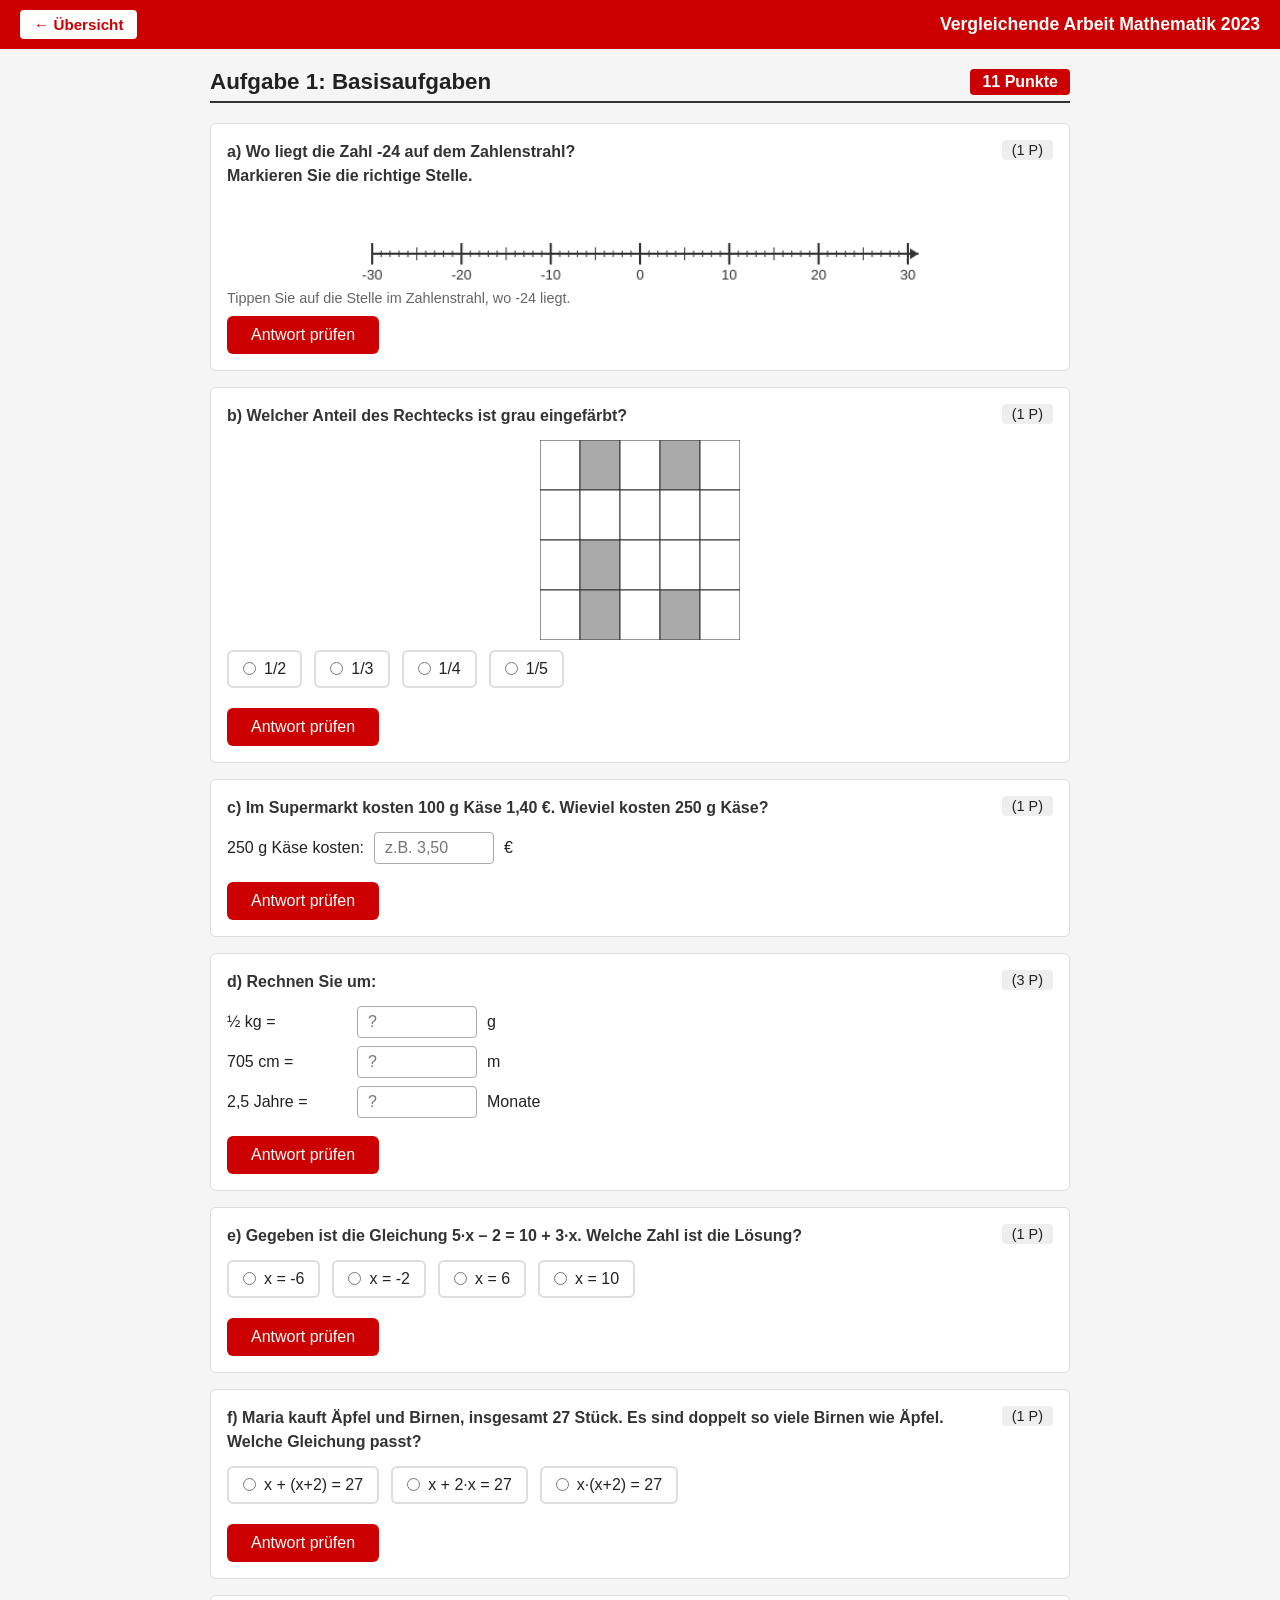
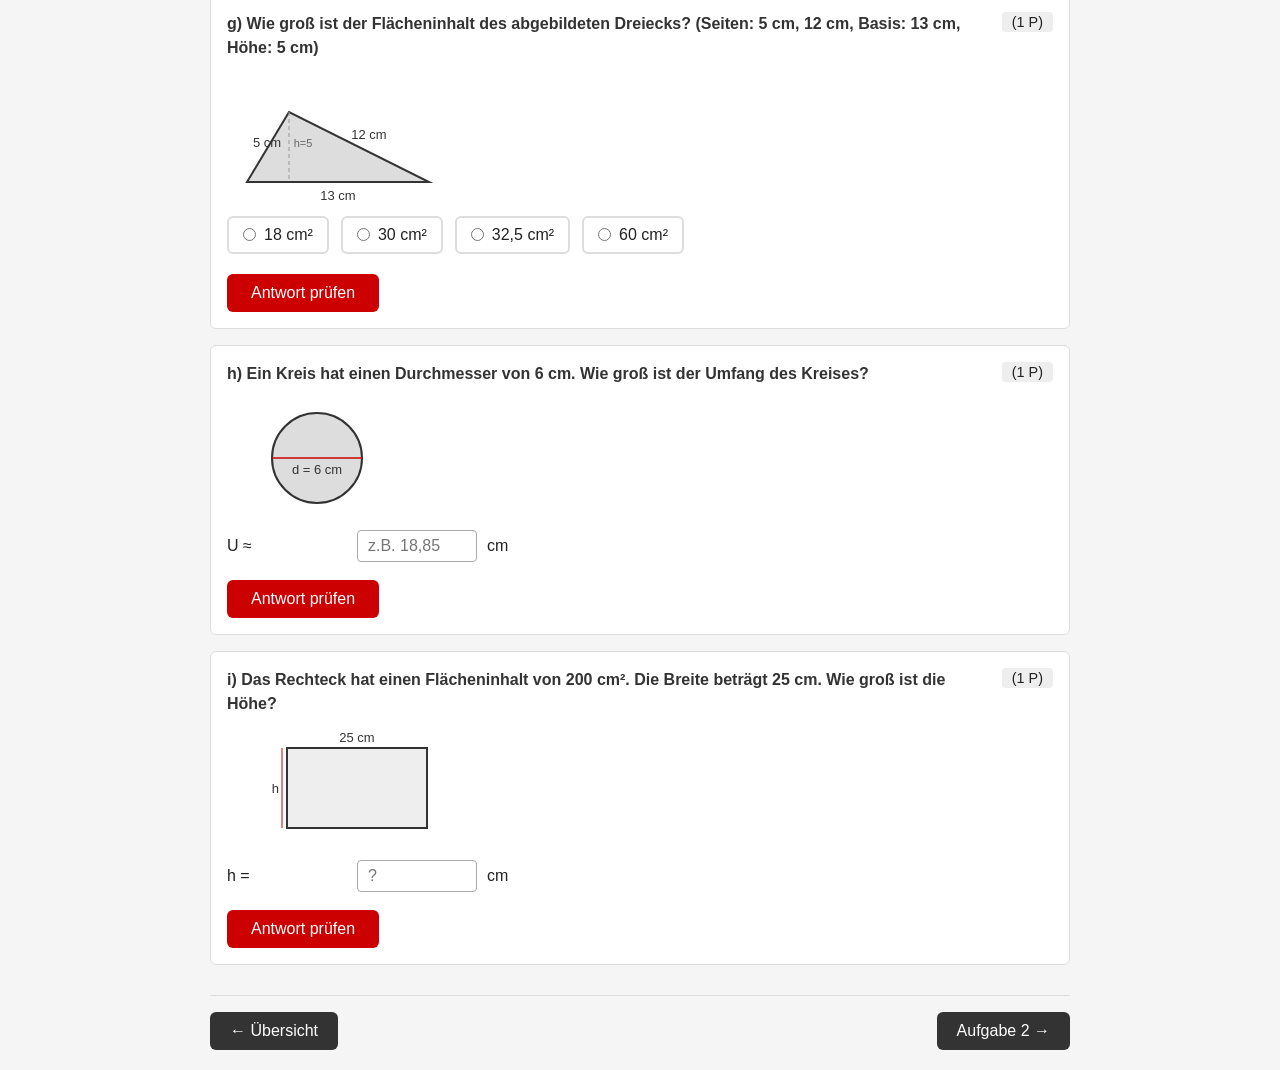
==== aufgabe1.html @ 85f67a40 "initial" ====
<!DOCTYPE html>
<html lang="de">
<head>
    <meta charset="UTF-8">
    <meta name="viewport" content="width=device-width, initial-scale=1.0">
    <title>Aufgabe 1 – Basisaufgaben</title>
    <link rel="stylesheet" href="style.css">
</head>
<body>
<div class="page-header">
    <a href="index.html" class="back-btn">← Übersicht</a>
    <h2>Vergleichende Arbeit Mathematik 2023</h2>
</div>
<div class="task-page">
    <div class="task-title">
        Aufgabe 1: Basisaufgaben
        <span class="pts-badge">11 Punkte</span>
    </div>

    <!-- 1a: Zahlenstrahl -->
    <div class="subtask" id="sub1a">
        <div class="subtask-header">
            <div class="subtask-label">a) Wo liegt die Zahl -24 auf dem Zahlenstrahl?<br>Markieren Sie die richtige Stelle.</div>
            <div class="subtask-pts">(1 P)</div>
        </div>
        <canvas id="numberLineCanvas" width="560" height="80"></canvas>
        <p style="font-size:0.9rem;color:#666;margin-top:4px;">Tippen Sie auf die Stelle im Zahlenstrahl, wo -24 liegt.</p>
        <button class="submit-btn" id="btn1a" onclick="submit1a()">Antwort prüfen</button>
        <div class="feedback" id="fb1a"></div>
    </div>

    <!-- 1b: Bruch Rechteck -->
    <div class="subtask" id="sub1b">
        <div class="subtask-header">
            <div class="subtask-label">b) Welcher Anteil des Rechtecks ist grau eingefärbt?</div>
            <div class="subtask-pts">(1 P)</div>
        </div>
        <canvas id="rectCanvas" width="200" height="200" class="fraction-grid-canvas"></canvas>
        <div class="options" id="opts1b">
            <label class="option-label"><input type="radio" name="q1b" value="1/2"> 1/2</label>
            <label class="option-label"><input type="radio" name="q1b" value="1/3"> 1/3</label>
            <label class="option-label"><input type="radio" name="q1b" value="1/4"> 1/4</label>
            <label class="option-label"><input type="radio" name="q1b" value="1/5"> 1/5</label>
        </div>
        <button class="submit-btn" id="btn1b" onclick="submit1b()">Antwort prüfen</button>
        <div class="feedback" id="fb1b"></div>
    </div>

    <!-- 1c: Käse -->
    <div class="subtask" id="sub1c">
        <div class="subtask-header">
            <div class="subtask-label">c) Im Supermarkt kosten 100 g Käse 1,40 €. Wieviel kosten 250 g Käse?</div>
            <div class="subtask-pts">(1 P)</div>
        </div>
        <div class="input-row">
            <label>250 g Käse kosten:</label>
            <input type="text" id="in1c" placeholder="z.B. 3,50"> €
        </div>
        <button class="submit-btn" id="btn1c" onclick="submit1c()">Antwort prüfen</button>
        <div class="feedback" id="fb1c"></div>
    </div>

    <!-- 1d: Umrechnung -->
    <div class="subtask" id="sub1d">
        <div class="subtask-header">
            <div class="subtask-label">d) Rechnen Sie um:</div>
            <div class="subtask-pts">(3 P)</div>
        </div>
        <div class="input-row">
            <label>½ kg =</label>
            <input type="text" id="in1d1" placeholder="?"> g
        </div>
        <div class="input-row">
            <label>705 cm =</label>
            <input type="text" id="in1d2" placeholder="?"> m
        </div>
        <div class="input-row">
            <label>2,5 Jahre =</label>
            <input type="text" id="in1d3" placeholder="?"> Monate
        </div>
        <button class="submit-btn" id="btn1d" onclick="submit1d()">Antwort prüfen</button>
        <div class="feedback" id="fb1d"></div>
    </div>

    <!-- 1e: Gleichung -->
    <div class="subtask" id="sub1e">
        <div class="subtask-header">
            <div class="subtask-label">e) Gegeben ist die Gleichung 5·x – 2 = 10 + 3·x. Welche Zahl ist die Lösung?</div>
            <div class="subtask-pts">(1 P)</div>
        </div>
        <div class="options" id="opts1e">
            <label class="option-label"><input type="radio" name="q1e" value="x=-6"> x = -6</label>
            <label class="option-label"><input type="radio" name="q1e" value="x=-2"> x = -2</label>
            <label class="option-label"><input type="radio" name="q1e" value="x=6"> x = 6</label>
            <label class="option-label"><input type="radio" name="q1e" value="x=10"> x = 10</label>
        </div>
        <button class="submit-btn" id="btn1e" onclick="submit1e()">Antwort prüfen</button>
        <div class="feedback" id="fb1e"></div>
    </div>

    <!-- 1f: Gleichung Äpfel/Birnen -->
    <div class="subtask" id="sub1f">
        <div class="subtask-header">
            <div class="subtask-label">f) Maria kauft Äpfel und Birnen, insgesamt 27 Stück. Es sind doppelt so viele Birnen wie Äpfel.<br>Welche Gleichung passt?</div>
            <div class="subtask-pts">(1 P)</div>
        </div>
        <div class="options" id="opts1f">
            <label class="option-label"><input type="radio" name="q1f" value="a"> x + (x+2) = 27</label>
            <label class="option-label"><input type="radio" name="q1f" value="b"> x + 2·x = 27</label>
            <label class="option-label"><input type="radio" name="q1f" value="c"> x·(x+2) = 27</label>
        </div>
        <button class="submit-btn" id="btn1f" onclick="submit1f()">Antwort prüfen</button>
        <div class="feedback" id="fb1f"></div>
    </div>

    <!-- 1g: Dreieck Flächeninhalt -->
    <div class="subtask" id="sub1g">
        <div class="subtask-header">
            <div class="subtask-label">g) Wie groß ist der Flächeninhalt des abgebildeten Dreiecks? (Seiten: 5 cm, 12 cm, Basis: 13 cm, Höhe: 5 cm)</div>
            <div class="subtask-pts">(1 P)</div>
        </div>
        <canvas id="triangleCanvas" width="300" height="130"></canvas>
        <div class="options" id="opts1g">
            <label class="option-label"><input type="radio" name="q1g" value="18"> 18 cm²</label>
            <label class="option-label"><input type="radio" name="q1g" value="30"> 30 cm²</label>
            <label class="option-label"><input type="radio" name="q1g" value="32.5"> 32,5 cm²</label>
            <label class="option-label"><input type="radio" name="q1g" value="60"> 60 cm²</label>
        </div>
        <button class="submit-btn" id="btn1g" onclick="submit1g()">Antwort prüfen</button>
        <div class="feedback" id="fb1g"></div>
    </div>

    <!-- 1h: Kreisumfang -->
    <div class="subtask" id="sub1h">
        <div class="subtask-header">
            <div class="subtask-label">h) Ein Kreis hat einen Durchmesser von 6 cm. Wie groß ist der Umfang des Kreises?</div>
            <div class="subtask-pts">(1 P)</div>
        </div>
        <canvas id="circleCanvas" width="180" height="120"></canvas>
        <div class="input-row">
            <label>U ≈</label>
            <input type="text" id="in1h" placeholder="z.B. 18,85"> cm
        </div>
        <button class="submit-btn" id="btn1h" onclick="submit1h()">Antwort prüfen</button>
        <div class="feedback" id="fb1h"></div>
    </div>

    <!-- 1i: Rechteck Höhe -->
    <div class="subtask" id="sub1i">
        <div class="subtask-header">
            <div class="subtask-label">i) Das Rechteck hat einen Flächeninhalt von 200 cm². Die Breite beträgt 25 cm. Wie groß ist die Höhe?</div>
            <div class="subtask-pts">(1 P)</div>
        </div>
        <canvas id="rectHeightCanvas" width="220" height="120"></canvas>
        <div class="input-row">
            <label>h =</label>
            <input type="text" id="in1i" placeholder="?"> cm
        </div>
        <button class="submit-btn" id="btn1i" onclick="submit1i()">Antwort prüfen</button>
        <div class="feedback" id="fb1i"></div>
    </div>

    <div class="nav-footer">
        <a href="index.html">← Übersicht</a>
        <a href="aufgabe2.html">Aufgabe 2 →</a>
    </div>
</div>

<script src="exam.js"></script>
<script>
// ── Number Line ──
const NL_MIN = -30, NL_MAX = 30;
let nlMarkerX = null;
let nlCanvas, nlCtx;

function drawNumberLine(markerVal) {
    nlCanvas = document.getElementById('numberLineCanvas');
    nlCtx = nlCanvas.getContext('2d');
    const W = nlCanvas.width, H = nlCanvas.height;
    nlCtx.clearRect(0, 0, W, H);
    const PAD = 30;
    const lineY = H / 2 + 10;
    const lineW = W - 2 * PAD;

    function valToX(v) {
        return PAD + ((v - NL_MIN) / (NL_MAX - NL_MIN)) * lineW;
    }

    // Line
    nlCtx.beginPath();
    nlCtx.moveTo(PAD, lineY);
    nlCtx.lineTo(W - PAD + 10, lineY);
    nlCtx.lineWidth = 2;
    nlCtx.strokeStyle = '#333';
    nlCtx.stroke();
    // Arrow
    nlCtx.beginPath();
    nlCtx.moveTo(W - PAD + 10, lineY);
    nlCtx.lineTo(W - PAD + 2, lineY - 5);
    nlCtx.lineTo(W - PAD + 2, lineY + 5);
    nlCtx.fillStyle = '#333';
    nlCtx.fill();

    // Ticks and labels
    for (let v = NL_MIN; v <= NL_MAX; v++) {
        const x = valToX(v);
        const isMajor = v % 10 === 0;
        const isMed = v % 5 === 0;
        nlCtx.beginPath();
        nlCtx.moveTo(x, lineY - (isMajor ? 10 : isMed ? 6 : 3));
        nlCtx.lineTo(x, lineY + (isMajor ? 10 : isMed ? 6 : 3));
        nlCtx.lineWidth = isMajor ? 2 : 1;
        nlCtx.strokeStyle = '#333';
        nlCtx.stroke();
        if (isMajor) {
            nlCtx.fillStyle = '#333';
            nlCtx.font = '13px Arial';
            nlCtx.textAlign = 'center';
            nlCtx.fillText(v, x, lineY + 24);
        }
    }

    // Marker
    if (markerVal !== null) {
        const mx = valToX(markerVal);
        nlCtx.beginPath();
        nlCtx.arc(mx, lineY, 8, 0, Math.PI * 2);
        nlCtx.fillStyle = '#c00';
        nlCtx.fill();
        nlCtx.fillStyle = 'white';
        nlCtx.font = 'bold 10px Arial';
        nlCtx.textAlign = 'center';
        nlCtx.fillText('▼', mx, lineY + 4);
    }
}

drawNumberLine(null);

nlCanvas = document.getElementById('numberLineCanvas');
nlCanvas.addEventListener('click', function(e) {
    const ts = getTaskState('A1a');
    if (ts.correct) return;
    const rect = nlCanvas.getBoundingClientRect();
    const scaleX = nlCanvas.width / rect.width;
    const px = (e.clientX - rect.left) * scaleX;
    const PAD = 30;
    const lineW = nlCanvas.width - 2 * PAD;
    const val = NL_MIN + ((px - PAD) / lineW) * (NL_MAX - NL_MIN);
    nlMarkerX = Math.round(val);
    drawNumberLine(nlMarkerX);
});

function submit1a() {
    const ts = getTaskState('A1a');
    const firstTry = !ts.submitted;
    if (nlMarkerX === null) {
        showFeedback('fb1a', false, 'Bitte markieren Sie eine Stelle auf dem Zahlenstrahl.', 0);
        return;
    }
    const correct = nlMarkerX === -24;
    let msg, pts = 0;
    if (correct) {
        msg = 'Richtig! -24 liegt zwischen -30 und -20, näher an -20.';
        if (firstTry) pts = 1;
        document.getElementById('btn1a').disabled = true;
    } else {
        msg = 'Nicht ganz. Tipp: -24 liegt zwischen -30 und -20. Schauen Sie genau hin und versuchen Sie es nochmal.';
    }
    const fbText = (correct ? '✓ ' : '✗ ') + msg + (correct && pts > 0 ? ` <span class="points-earned">+${pts} Punkt</span>` : '');
    setTaskState('A1a', { submitted: true, correct, points: firstTry && correct ? pts : (ts.points || 0), feedbackText: fbText, answer: nlMarkerX });
    const fb = document.getElementById('fb1a');
    fb.className = 'feedback ' + (correct ? 'correct' : 'incorrect');
    fb.innerHTML = fbText;
    fb.style.display = 'block';
}

// ── Rectangle fraction ──
function drawRectFraction() {
    const canvas = document.getElementById('rectCanvas');
    const ctx = canvas.getContext('2d');
    const W = canvas.width, H = canvas.height;
    ctx.clearRect(0, 0, W, H);
    const cols = 5, rows = 5;
    const cw = W / cols, ch = H / rows;

    // Gray cells from the exam image: 5 columns, 5 rows
    // Looking at the image: roughly 1/4 of cells are gray (5 out of 20 visible = 1/4)
    // The grid is 5x5=25 cells, gray appears to be about 5 cells = 1/5? 
    // Based on original: appears to be a 4x5 grid with some gray cells
    // Let's use a 4x5 grid (4 cols, 5 rows = 20 cells), 5 gray = 1/4
    // Actually from the image it looks like a 5-column, 4-row grid with specific gray pattern
    // The answer is 1/4. We'll draw accordingly.
    const COLS = 4, ROWS = 4;
    const CW = W / COLS, CH = H / ROWS;
    // Gray cells: 4 out of 16 = 1/4
    const grayCells = [[0,0],[1,1],[2,2],[3,3]]; // diagonal = 4/16 = 1/4
    // Actually let's use the column pattern from exam - col 1 and 3 certain rows
    // From image analysis: 5 gray cells in a 5x4=20 grid = 1/4 (5/20)
    // Let me use 5 cols x 4 rows = 20, with 5 gray = 1/4
    const COLS2 = 5, ROWS2 = 4;
    const CW2 = W / COLS2, CH2 = H / ROWS2;
    const grayCells2 = [[1,0],[3,0],[1,2],[1,3],[3,3]]; // 5 cells = 5/20 = 1/4

    for (let r = 0; r < ROWS2; r++) {
        for (let c = 0; c < COLS2; c++) {
            const isGray = grayCells2.some(([gc, gr]) => gc === c && gr === r);
            ctx.fillStyle = isGray ? '#aaa' : 'white';
            ctx.fillRect(c * CW2, r * CH2, CW2, CH2);
            ctx.strokeStyle = '#333';
            ctx.strokeRect(c * CW2, r * CH2, CW2, CH2);
        }
    }
}
drawRectFraction();

function submit1b() {
    const ts = getTaskState('A1b');
    const firstTry = !ts.submitted;
    const sel = document.querySelector('input[name="q1b"]:checked');
    if (!sel) { showFeedback('fb1b', false, 'Bitte wählen Sie eine Antwort aus.', 0); return; }
    const correct = sel.value === '1/4';
    let msg, pts = 0;
    if (correct) {
        msg = 'Richtig! 5 von 20 Feldern sind grau eingefärbt, das entspricht 1/4.';
        if (firstTry) pts = 1;
        document.getElementById('btn1b').disabled = true;
    } else {
        msg = 'Nicht korrekt. Tipp: Zählen Sie die grauen Felder und die Gesamtanzahl der Felder.';
    }
    const fbText = (correct ? '✓ ' : '✗ ') + msg + (correct && pts > 0 ? ` <span class="points-earned">+${pts} Punkt</span>` : '');
    setTaskState('A1b', { submitted: true, correct, points: firstTry && correct ? pts : (ts.points || 0), feedbackText: fbText });
    const fb = document.getElementById('fb1b');
    fb.className = 'feedback ' + (correct ? 'correct' : 'incorrect');
    fb.innerHTML = fbText;
    fb.style.display = 'block';
}

function submit1c() {
    const ts = getTaskState('A1c');
    const firstTry = !ts.submitted;
    const val = parseGerman(document.getElementById('in1c').value);
    const correct = approxEqual(val, 3.5, 0.01);
    let msg, pts = 0;
    if (correct) {
        msg = 'Richtig! 100g → 1,40 €, also 250g → 2,5 × 1,40 € = 3,50 €';
        if (firstTry) pts = 1;
        document.getElementById('btn1c').disabled = true;
    } else {
        msg = 'Nicht korrekt. Tipp: Berechnen Sie zuerst den Preis für 1g und dann für 250g.';
    }
    const fbText = (correct ? '✓ ' : '✗ ') + msg + (correct && pts > 0 ? ` <span class="points-earned">+${pts} Punkt</span>` : '');
    setTaskState('A1c', { submitted: true, correct, points: firstTry && correct ? pts : (ts.points || 0), feedbackText: fbText });
    const fb = document.getElementById('fb1c');
    fb.className = 'feedback ' + (correct ? 'correct' : 'incorrect');
    fb.innerHTML = fbText;
    fb.style.display = 'block';
}

function submit1d() {
    const ts = getTaskState('A1d');
    const firstTry = !ts.submitted;
    const v1 = parseGerman(document.getElementById('in1d1').value);
    const v2 = parseGerman(document.getElementById('in1d2').value);
    const v3 = parseGerman(document.getElementById('in1d3').value);
    const c1 = approxEqual(v1, 500, 0.01);
    const c2 = approxEqual(v2, 7.05, 0.01);
    const c3 = approxEqual(v3, 30, 0.01);
    const numCorrect = [c1, c2, c3].filter(Boolean).length;
    const allCorrect = numCorrect === 3;
    let pts = 0;
    let msgs = [];
    if (!c1) msgs.push('½ kg: 1 kg = 1000 g → ½ kg = 500 g');
    if (!c2) msgs.push('705 cm: 1 m = 100 cm → 705 cm = 7,05 m');
    if (!c3) msgs.push('2,5 Jahre: 1 Jahr = 12 Monate → 2,5 × 12 = 30 Monate');
    let msg;
    if (allCorrect) {
        msg = 'Alle drei Umrechnungen sind richtig! (500 g | 7,05 m | 30 Monate)';
        if (firstTry) pts = 3;
        document.getElementById('btn1d').disabled = true;
    } else {
        msg = `${numCorrect} von 3 Umrechnungen korrekt. Hinweise: ${msgs.join(' | ')}`;
    }
    const fbText = (allCorrect ? '✓ ' : '✗ ') + msg + (allCorrect && pts > 0 ? ` <span class="points-earned">+${pts} Punkte</span>` : '');
    setTaskState('A1d', { submitted: true, correct: allCorrect, points: firstTry && allCorrect ? pts : (ts.points || 0), feedbackText: fbText });
    const fb = document.getElementById('fb1d');
    fb.className = 'feedback ' + (allCorrect ? 'correct' : 'incorrect');
    fb.innerHTML = fbText;
    fb.style.display = 'block';
}

function submit1e() {
    const ts = getTaskState('A1e');
    const firstTry = !ts.submitted;
    const sel = document.querySelector('input[name="q1e"]:checked');
    if (!sel) { showFeedback('fb1e', false, 'Bitte wählen Sie eine Antwort.', 0); return; }
    const correct = sel.value === 'x=6';
    let msg, pts = 0;
    if (correct) {
        msg = 'Richtig! 5x – 2 = 10 + 3x → 2x = 12 → x = 6';
        if (firstTry) pts = 1;
        document.getElementById('btn1e').disabled = true;
    } else {
        msg = 'Nicht korrekt. Tipp: Bringen Sie alle x auf eine Seite: 5x – 3x = 10 + 2';
    }
    const fbText = (correct ? '✓ ' : '✗ ') + msg + (correct && pts > 0 ? ` <span class="points-earned">+${pts} Punkt</span>` : '');
    setTaskState('A1e', { submitted: true, correct, points: firstTry && correct ? pts : (ts.points || 0), feedbackText: fbText });
    const fb = document.getElementById('fb1e');
    fb.className = 'feedback ' + (correct ? 'correct' : 'incorrect');
    fb.innerHTML = fbText;
    fb.style.display = 'block';
}

function submit1f() {
    const ts = getTaskState('A1f');
    const firstTry = !ts.submitted;
    const sel = document.querySelector('input[name="q1f"]:checked');
    if (!sel) { showFeedback('fb1f', false, 'Bitte wählen Sie eine Antwort.', 0); return; }
    const correct = sel.value === 'b';
    let msg, pts = 0;
    if (correct) {
        msg = 'Richtig! x steht für die Anzahl der Äpfel, 2·x für die Birnen → x + 2·x = 27';
        if (firstTry) pts = 1;
        document.getElementById('btn1f').disabled = true;
    } else {
        msg = 'Nicht korrekt. Tipp: x = Anzahl Äpfel. "Doppelt so viele Birnen" bedeutet 2·x Birnen. Wie viel ist zusammen?';
    }
    const fbText = (correct ? '✓ ' : '✗ ') + msg + (correct && pts > 0 ? ` <span class="points-earned">+${pts} Punkt</span>` : '');
    setTaskState('A1f', { submitted: true, correct, points: firstTry && correct ? pts : (ts.points || 0), feedbackText: fbText });
    const fb = document.getElementById('fb1f');
    fb.className = 'feedback ' + (correct ? 'correct' : 'incorrect');
    fb.innerHTML = fbText;
    fb.style.display = 'block';
}

// Triangle drawing
function drawTriangle() {
    const canvas = document.getElementById('triangleCanvas');
    const ctx = canvas.getContext('2d');
    const W = canvas.width, H = canvas.height;
    ctx.clearRect(0, 0, W, H);
    // Triangle with base 13, left side 5 (height), right side 12
    // Let's place it: bottom-left at (20, H-20), base 13 units wide
    const scale = 14;
    const bx = 20, by = H - 20;
    const ex = bx + 13 * scale, ey = by;
    // apex: based on the exam image the apex appears to be closer to the left side
    // With sides 5 (left from apex to a point), 12 (right), base 13
    // Actually: the triangle has a height drawn from apex. height appears to be 5 (left label)
    // base = 13, the vertical height-like dimension is 5
    // Let's compute: place apex at top
    const ax = bx + 3 * scale, ay = by - 5 * scale;
    
    ctx.beginPath();
    ctx.moveTo(ax, ay);
    ctx.lineTo(bx, by);
    ctx.lineTo(ex, ey);
    ctx.closePath();
    ctx.fillStyle = '#ddd';
    ctx.fill();
    ctx.strokeStyle = '#333';
    ctx.lineWidth = 2;
    ctx.stroke();

    // Labels
    ctx.fillStyle = '#333';
    ctx.font = '13px Arial';
    ctx.textAlign = 'center';
    ctx.fillText('13 cm', (bx + ex) / 2, by + 18);
    ctx.fillText('5 cm', ax - 22, (ay + by) / 2);
    ctx.fillText('12 cm', (ax + ex) / 2 + 10, (ay + ey) / 2 - 8);
    
    // Height indicator
    ctx.setLineDash([4, 3]);
    ctx.beginPath();
    ctx.moveTo(ax, ay);
    ctx.lineTo(ax, by);
    ctx.strokeStyle = '#999';
    ctx.lineWidth = 1;
    ctx.stroke();
    ctx.setLineDash([]);
    ctx.fillStyle = '#666';
    ctx.font = '11px Arial';
    ctx.fillText('h=5', ax + 14, (ay + by) / 2);
}
drawTriangle();

function submit1g() {
    const ts = getTaskState('A1g');
    const firstTry = !ts.submitted;
    const sel = document.querySelector('input[name="q1g"]:checked');
    if (!sel) { showFeedback('fb1g', false, 'Bitte wählen Sie eine Antwort.', 0); return; }
    // A = (g × h) / 2 = (13 × 5) / 2 = 32.5 cm²
    const correct = sel.value === '32.5';
    let msg, pts = 0;
    if (correct) {
        msg = 'Richtig! A = (Grundlinie × Höhe) / 2 = (13 × 5) / 2 = 32,5 cm²';
        if (firstTry) pts = 1;
        document.getElementById('btn1g').disabled = true;
    } else {
        msg = 'Nicht korrekt. Tipp: Flächeninhalt Dreieck = (Grundlinie × Höhe) / 2. Die Grundlinie ist 13 cm, die Höhe ist 5 cm.';
    }
    const fbText = (correct ? '✓ ' : '✗ ') + msg + (correct && pts > 0 ? ` <span class="points-earned">+${pts} Punkt</span>` : '');
    setTaskState('A1g', { submitted: true, correct, points: firstTry && correct ? pts : (ts.points || 0), feedbackText: fbText });
    const fb = document.getElementById('fb1g');
    fb.className = 'feedback ' + (correct ? 'correct' : 'incorrect');
    fb.innerHTML = fbText;
    fb.style.display = 'block';
}

// Circle drawing
function drawCircle() {
    const canvas = document.getElementById('circleCanvas');
    const ctx = canvas.getContext('2d');
    ctx.clearRect(0, 0, canvas.width, canvas.height);
    const cx = 90, cy = 60, r = 45;
    ctx.beginPath();
    ctx.arc(cx, cy, r, 0, Math.PI * 2);
    ctx.fillStyle = '#ddd';
    ctx.fill();
    ctx.strokeStyle = '#333';
    ctx.lineWidth = 2;
    ctx.stroke();
    // diameter line
    ctx.beginPath();
    ctx.moveTo(cx - r, cy);
    ctx.lineTo(cx + r, cy);
    ctx.strokeStyle = '#c00';
    ctx.lineWidth = 1.5;
    ctx.stroke();
    ctx.fillStyle = '#333';
    ctx.font = '13px Arial';
    ctx.textAlign = 'center';
    ctx.fillText('d = 6 cm', cx, cy + 16);
}
drawCircle();

function submit1h() {
    const ts = getTaskState('A1h');
    const firstTry = !ts.submitted;
    const val = parseGerman(document.getElementById('in1h').value);
    // U = π × d = π × 6 ≈ 18.85
    const correct = approxEqual(val, 6 * Math.PI, 0.1);
    let msg, pts = 0;
    if (correct) {
        msg = 'Richtig! U = π × d = π × 6 ≈ 18,85 cm';
        if (firstTry) pts = 1;
        document.getElementById('btn1h').disabled = true;
    } else {
        msg = 'Nicht korrekt. Tipp: Umfang Kreis = π × Durchmesser. Der Durchmesser beträgt 6 cm.';
    }
    const fbText = (correct ? '✓ ' : '✗ ') + msg + (correct && pts > 0 ? ` <span class="points-earned">+${pts} Punkt</span>` : '');
    setTaskState('A1h', { submitted: true, correct, points: firstTry && correct ? pts : (ts.points || 0), feedbackText: fbText });
    const fb = document.getElementById('fb1h');
    fb.className = 'feedback ' + (correct ? 'correct' : 'incorrect');
    fb.innerHTML = fbText;
    fb.style.display = 'block';
}

// Rectangle height drawing
function drawRectHeight() {
    const canvas = document.getElementById('rectHeightCanvas');
    const ctx = canvas.getContext('2d');
    ctx.clearRect(0, 0, canvas.width, canvas.height);
    const rx = 60, ry = 20, rw = 140, rh = 80;
    ctx.fillStyle = '#eee';
    ctx.fillRect(rx, ry, rw, rh);
    ctx.strokeStyle = '#333';
    ctx.lineWidth = 2;
    ctx.strokeRect(rx, ry, rw, rh);
    ctx.fillStyle = '#333';
    ctx.font = '13px Arial';
    ctx.textAlign = 'center';
    ctx.fillText('25 cm', rx + rw / 2, ry - 6);
    ctx.textAlign = 'right';
    ctx.fillText('h', rx - 8, ry + rh / 2 + 5);
    // arrows for h
    ctx.beginPath();
    ctx.moveTo(rx - 5, ry);
    ctx.lineTo(rx - 5, ry + rh);
    ctx.strokeStyle = '#c00';
    ctx.lineWidth = 1;
    ctx.stroke();
}
drawRectHeight();

function submit1i() {
    const ts = getTaskState('A1i');
    const firstTry = !ts.submitted;
    const val = parseGerman(document.getElementById('in1i').value);
    // A = b × h → h = A/b = 200/25 = 8
    const correct = approxEqual(val, 8, 0.01);
    let msg, pts = 0;
    if (correct) {
        msg = 'Richtig! h = A / b = 200 cm² / 25 cm = 8 cm';
        if (firstTry) pts = 1;
        document.getElementById('btn1i').disabled = true;
    } else {
        msg = 'Nicht korrekt. Tipp: A = Breite × Höhe → Höhe = Fläche / Breite = 200 / 25';
    }
    const fbText = (correct ? '✓ ' : '✗ ') + msg + (correct && pts > 0 ? ` <span class="points-earned">+${pts} Punkt</span>` : '');
    setTaskState('A1i', { submitted: true, correct, points: firstTry && correct ? pts : (ts.points || 0), feedbackText: fbText });
    const fb = document.getElementById('fb1i');
    fb.className = 'feedback ' + (correct ? 'correct' : 'incorrect');
    fb.innerHTML = fbText;
    fb.style.display = 'block';
}

// Restore all states on load
(function restoreAll() {
    const tasks = [
        {id:'A1a', fb:'fb1a', btn:'btn1a'},
        {id:'A1b', fb:'fb1b', btn:'btn1b'},
        {id:'A1c', fb:'fb1c', btn:'btn1c'},
        {id:'A1d', fb:'fb1d', btn:'btn1d'},
        {id:'A1e', fb:'fb1e', btn:'btn1e'},
        {id:'A1f', fb:'fb1f', btn:'btn1f'},
        {id:'A1g', fb:'fb1g', btn:'btn1g'},
        {id:'A1h', fb:'fb1h', btn:'btn1h'},
        {id:'A1i', fb:'fb1i', btn:'btn1i'},
    ];
    for (const t of tasks) {
        const ts = getTaskState(t.id);
        if (ts.submitted) {
            const fb = document.getElementById(t.fb);
            if (fb) {
                fb.className = 'feedback ' + (ts.correct ? 'correct' : 'incorrect');
                fb.innerHTML = ts.feedbackText || '';
                fb.style.display = 'block';
            }
            if (ts.correct) {
                const btn = document.getElementById(t.btn);
                if (btn) btn.disabled = true;
            }
        }
    }
    // restore number line
    const ts1a = getTaskState('A1a');
    if (ts1a.answer !== undefined) {
        nlMarkerX = ts1a.answer;
        drawNumberLine(nlMarkerX);
    }
    // restore radio selections
    ['1b','1e','1f','1g'].forEach(x => {
        const ts = getTaskState('A1' + x.charAt(1).toUpperCase() + x.slice(2));
        // simpler: just skip restoring radio (they won't be saved)
    });
})();
</script>
</body>
</html>
---- style.css ----
/* style.css */
* {
    box-sizing: border-box;
    margin: 0;
    padding: 0;
}

body {
    font-family: Arial, sans-serif;
    font-size: 16px;
    background: #f5f5f5;
    color: #222;
    min-height: 100vh;
}

/* ── HEADER ── */
.page-header {
    background: #c00;
    color: white;
    padding: 10px 20px;
    display: flex;
    justify-content: space-between;
    align-items: center;
}
.page-header h2 { font-size: 1.1rem; }
.back-btn {
    background: white;
    color: #c00;
    border: none;
    padding: 6px 14px;
    border-radius: 4px;
    cursor: pointer;
    font-weight: bold;
    text-decoration: none;
    font-size: 0.95rem;
}

/* ── COVER ── */
.cover-page { max-width: 900px; margin: 0 auto; padding: 20px; }
.header {
    display: flex;
    justify-content: space-between;
    align-items: flex-start;
    border-bottom: 2px solid #c00;
    padding-bottom: 10px;
    margin-bottom: 20px;
}
.berlin-logo {
    display: flex;
    align-items: center;
    gap: 8px;
    border: 2px solid #c00;
    padding: 6px 12px;
    border-radius: 4px;
}
.berlin-text { color: #c00; font-weight: bold; font-size: 1.2rem; }
.bear { font-size: 1.4rem; }
.cover-content h1 {
    font-size: 1.8rem;
    text-align: center;
    margin-bottom: 16px;
    line-height: 1.3;
}
.cover-content h2 { text-align: center; margin: 12px 0 4px; font-size: 1.3rem; }
.cover-content h3 { text-align: center; margin-bottom: 16px; font-weight: normal; }
.cover-content ul { margin: 0 0 16px 24px; line-height: 1.6; }
.info-grid {
    display: grid;
    grid-template-columns: auto 1fr;
    gap: 6px 16px;
    margin: 16px 0;
}
.hints-box {
    border: 1px solid #333;
    padding: 12px 16px;
    margin: 16px 0;
    border-radius: 4px;
    background: #fff;
}
.hints-box ul { margin-left: 20px; margin-top: 6px; line-height: 1.7; }
.student-info {
    display: flex;
    gap: 16px;
    align-items: center;
    flex-wrap: wrap;
    background: #fff;
    border: 1px solid #aaa;
    padding: 12px;
    border-radius: 4px;
    margin-bottom: 20px;
}
.student-info label { display: flex; align-items: center; gap: 8px; }
.student-info input {
    border: 1px solid #aaa;
    border-bottom: 2px solid #333;
    background: transparent;
    padding: 4px 8px;
    font-size: 1rem;
    outline: none;
    border-radius: 4px;
    width: 180px;
}
.student-info button {
    background: #c00;
    color: white;
    border: none;
    padding: 6px 16px;
    border-radius: 4px;
    cursor: pointer;
    font-size: 0.95rem;
}

/* ── SCORE OVERVIEW ── */
.score-overview {
    background: white;
    border: 1px solid #ddd;
    border-radius: 6px;
    padding: 16px;
    margin-bottom: 20px;
}
.score-overview h3 { margin-bottom: 12px; color: #c00; }
#scoreGrid {
    display: grid;
    grid-template-columns: repeat(auto-fill, minmax(130px, 1fr));
    gap: 8px;
    margin-bottom: 12px;
}
.score-item {
    background: #f0f0f0;
    border-radius: 4px;
    padding: 8px;
    text-align: center;
    font-size: 0.9rem;
}
.score-item .pts { font-size: 1.2rem; font-weight: bold; color: #c00; }
.total-score { font-size: 1.2rem; font-weight: bold; text-align: right; }

/* ── NAV GRID ── */
.task-nav h3 { margin-bottom: 12px; }
.nav-grid {
    display: grid;
    grid-template-columns: repeat(auto-fill, minmax(180px, 1fr));
    gap: 12px;
}
.nav-btn {
    background: white;
    border: 2px solid #c00;
    color: #c00;
    padding: 16px 12px;
    border-radius: 6px;
    text-align: center;
    text-decoration: none;
    display: block;
    transition: background 0.2s, color 0.2s;
    font-weight: bold;
    line-height: 1.4;
}
.nav-btn:hover { background: #c00; color: white; }
.nav-btn small { font-weight: normal; font-size: 0.85rem; }

/* ── TASK PAGE ── */
.task-page { max-width: 900px; margin: 0 auto; padding: 20px; }
.task-title {
    font-size: 1.4rem;
    font-weight: bold;
    border-bottom: 2px solid #333;
    padding-bottom: 6px;
    margin-bottom: 20px;
    display: flex;
    justify-content: space-between;
    align-items: center;
}
.task-title .pts-badge {
    background: #c00;
    color: white;
    padding: 4px 12px;
    border-radius: 4px;
    font-size: 1rem;
}

/* ── SUBTASK ── */
.subtask {
    background: white;
    border: 1px solid #ddd;
    border-radius: 6px;
    padding: 16px;
    margin-bottom: 16px;
}
.subtask-header {
    display: flex;
    justify-content: space-between;
    align-items: flex-start;
    margin-bottom: 12px;
}
.subtask-label {
    font-weight: bold;
    font-size: 1rem;
    color: #333;
    flex: 1;
    line-height: 1.5;
}
.subtask-pts {
    background: #eee;
    padding: 2px 10px;
    border-radius: 4px;
    font-size: 0.9rem;
    white-space: nowrap;
    margin-left: 12px;
}
.star-task .subtask-label::before { content: "★ "; color: #c00; }

/* ── INPUTS ── */
input[type=text], input[type=number], textarea {
    border: 1px solid #aaa;
    border-radius: 4px;
    padding: 6px 10px;
    font-size: 1rem;
    outline: none;
    width: 100%;
    font-family: Arial, sans-serif;
}
input[type=text]:focus, input[type=number]:focus, textarea:focus {
    border-color: #c00;
    box-shadow: 0 0 0 2px rgba(200,0,0,0.15);
}
textarea { resize: vertical; min-height: 60px; }

/* ── RADIO / CHECKBOX ── */
.options { display: flex; flex-wrap: wrap; gap: 12px; margin: 10px 0; }
.option-label {
    display: flex;
    align-items: center;
    gap: 8px;
    cursor: pointer;
    padding: 8px 14px;
    border: 2px solid #ddd;
    border-radius: 6px;
    background: white;
    transition: border-color 0.2s;
    font-size: 1rem;
}
.option-label:hover { border-color: #c00; }
.option-label input { width: auto; }
.option-label.selected { border-color: #c00; background: #fff5f5; }

/* ── BUTTONS ── */
.submit-btn {
    background: #c00;
    color: white;
    border: none;
    padding: 10px 24px;
    border-radius: 6px;
    cursor: pointer;
    font-size: 1rem;
    margin-top: 10px;
    transition: background 0.2s;
}
.submit-btn:hover { background: #a00; }
.submit-btn:disabled { background: #aaa; cursor: not-allowed; }

/* ── FEEDBACK ── */
.feedback {
    margin-top: 10px;
    padding: 10px 14px;
    border-radius: 6px;
    font-size: 0.95rem;
    display: none;
}
.feedback.correct {
    background: #e6f9ec;
    border: 1px solid #4caf50;
    color: #2e7d32;
    display: block;
}
.feedback.incorrect {
    background: #fdecea;
    border: 1px solid #f44336;
    color: #b71c1c;
    display: block;
}
.feedback.info {
    background: #e3f2fd;
    border: 1px solid #2196f3;
    color: #0d47a1;
    display: block;
}

/* ── NUMBER LINE (Task 1a) ── */
.number-line-container {
    position: relative;
    margin: 20px 0;
    padding: 10px 0;
}
#numberLineCanvas {
    width: 100%;
    max-width: 600px;
    cursor: pointer;
    display: block;
    margin: 0 auto;
}

/* ── FRACTION GRID (Task 1b) ── */
.fraction-grid-canvas { display: block; margin: 10px auto; }

/* ── INLINE INPUT ROW ── */
.input-row {
    display: flex;
    align-items: center;
    gap: 10px;
    margin: 8px 0;
    flex-wrap: wrap;
}
.input-row label { min-width: 120px; }
.input-row input[type=text], .input-row input[type=number] {
    width: 120px;
}

/* ── TABLE ── */
table {
    border-collapse: collapse;
    width: 100%;
    margin: 10px 0;
    background: white;
}
th, td {
    border: 1px solid #aaa;
    padding: 8px 12px;
    text-align: center;
}
th { background: #f0f0f0; font-weight: bold; }
td input { width: 100px; text-align: center; }

/* ── CHART CANVAS ── */
.chart-container { margin: 10px 0; overflow-x: auto; }
canvas { max-width: 100%; }

/* ── NAV FOOTER ── */
.nav-footer {
    display: flex;
    justify-content: space-between;
    margin-top: 30px;
    padding-top: 16px;
    border-top: 1px solid #ddd;
    flex-wrap: wrap;
    gap: 10px;
}
.nav-footer a, .nav-footer button {
    background: #333;
    color: white;
    border: none;
    padding: 10px 20px;
    border-radius: 6px;
    text-decoration: none;
    cursor: pointer;
    font-size: 1rem;
}
.nav-footer a:hover, .nav-footer button:hover { background: #555; }

/* ── COORDINATE SYSTEM ── */
.coord-canvas { display: block; margin: 10px auto; cursor: crosshair; }

/* ── PIE CHART ── */
.pie-container { position: relative; display: inline-block; }

/* ── RESPONSIVE ── */
@media (max-width: 600px) {
    .task-title { font-size: 1.1rem; }
    .nav-grid { grid-template-columns: 1fr 1fr; }
    .options { flex-direction: column; }
    .info-grid { grid-template-columns: 1fr; }
}

/* ── CORRECT/INCORRECT highlights ── */
.subtask.correct-state { border-color: #4caf50; border-width: 2px; }
.subtask.incorrect-state { border-color: #f44336; border-width: 2px; }

/* ── POINTS EARNED BADGE ── */
.points-earned {
    display: inline-block;
    background: #4caf50;
    color: white;
    padding: 2px 10px;
    border-radius: 12px;
    font-size: 0.9rem;
    margin-left: 10px;
}
.points-zero {
    display: inline-block;
    background: #f44336;
    color: white;
    padding: 2px 10px;
    border-radius: 12px;
    font-size: 0.9rem;
    margin-left: 10px;
}

/* Work area */
.work-area {
    margin: 10px 0;
}
.work-area label { display: block; font-size: 0.9rem; color: #666; margin-bottom: 4px; }

/* Quader net drawing */
.quader-net { display: block; margin: 0 auto; }

/* ── SLIDER on numberline ── */
.nl-marker { fill: #c00; }
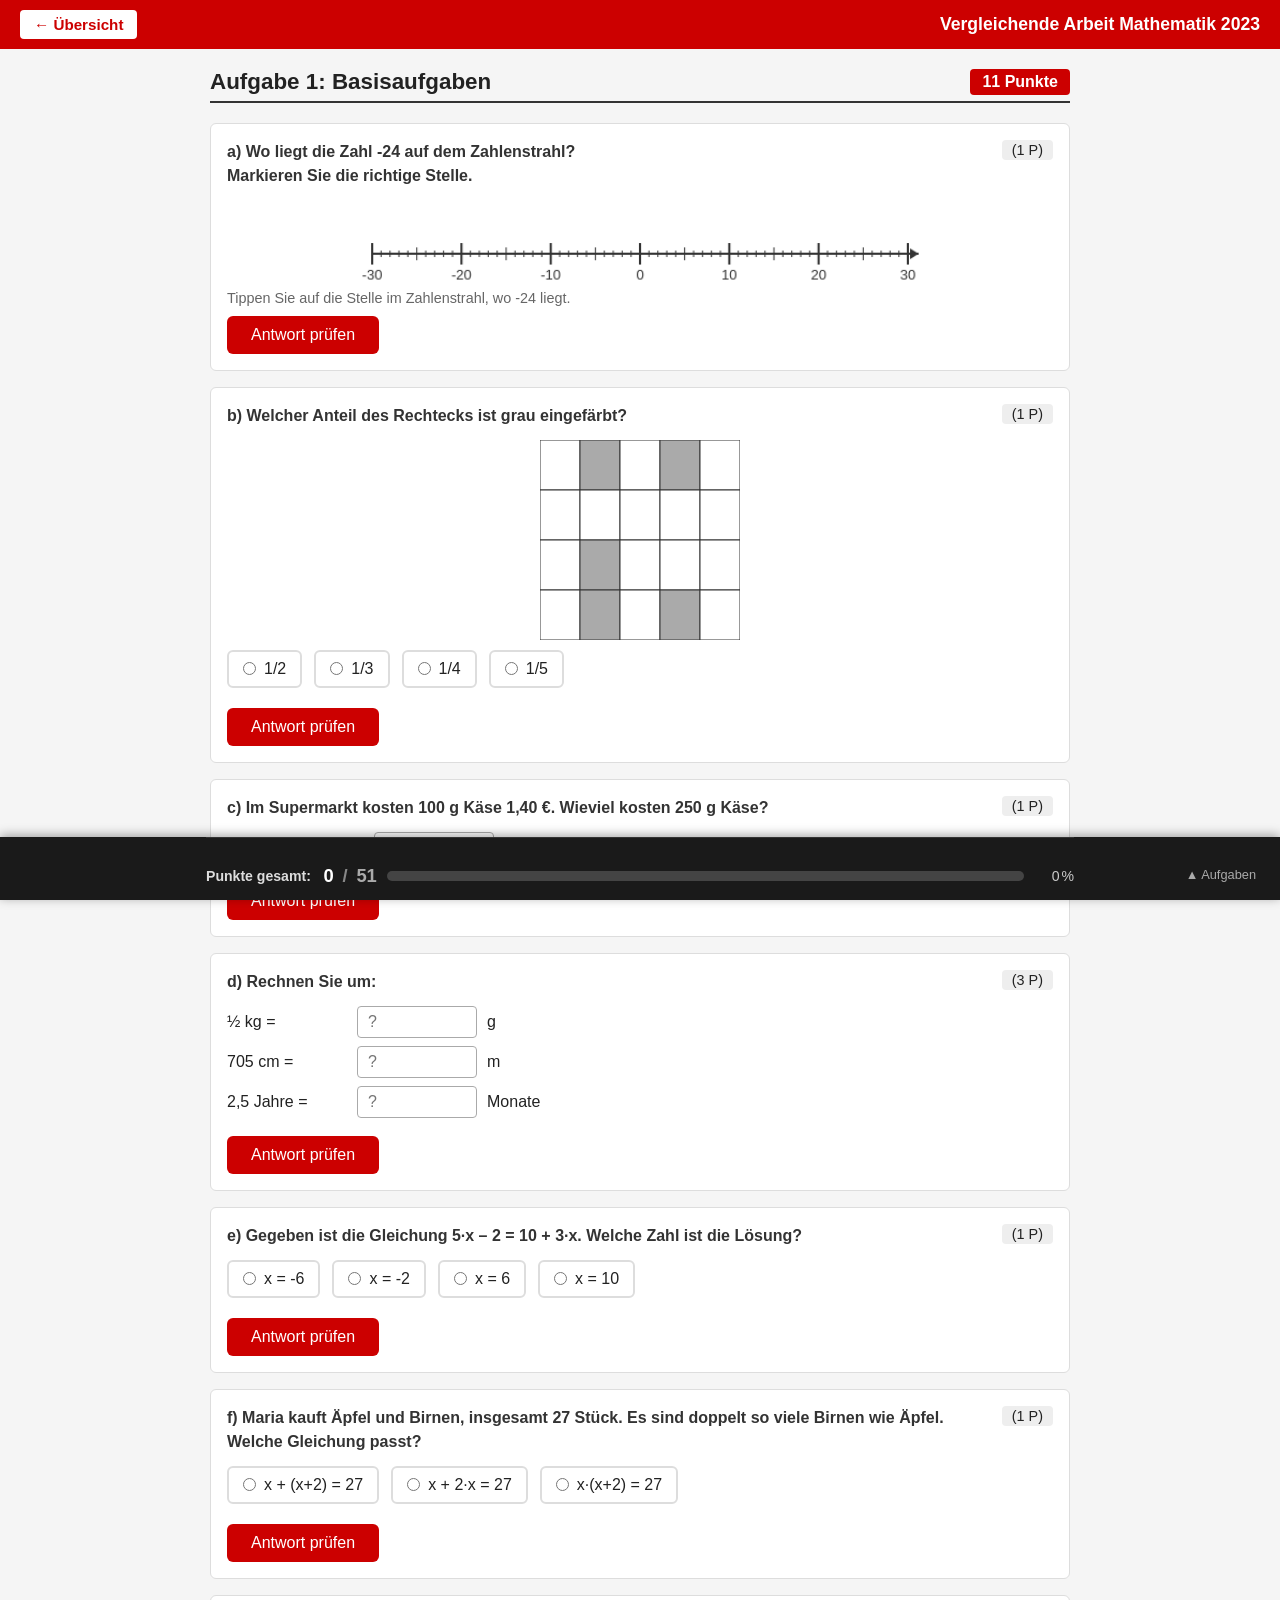
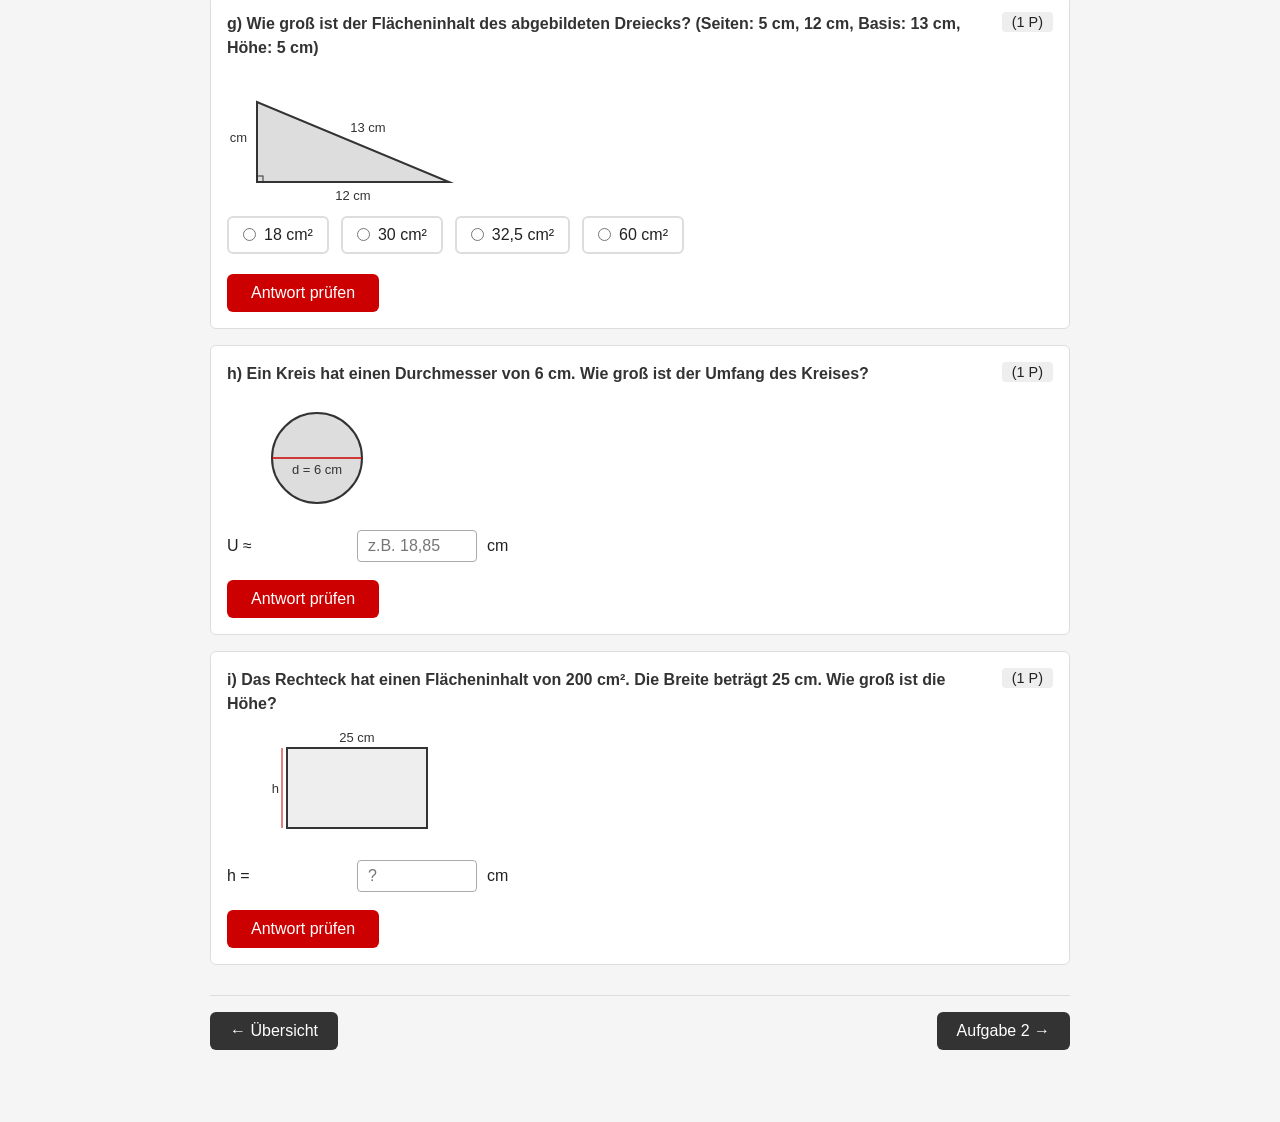
==== commit 0bba81b9: "triangle" ====
--- a/aufgabe1.html
+++ b/aufgabe1.html
@@ -432,28 +432,24 @@
     fb.style.display = 'block';
 }
 
-// Triangle drawing
+// Triangle drawing - Right triangle with legs 5 and 12, hypotenuse 13
 function drawTriangle() {
     const canvas = document.getElementById('triangleCanvas');
     const ctx = canvas.getContext('2d');
     const W = canvas.width, H = canvas.height;
     ctx.clearRect(0, 0, W, H);
-    // Triangle with base 13, left side 5 (height), right side 12
-    // Let's place it: bottom-left at (20, H-20), base 13 units wide
-    const scale = 14;
-    const bx = 20, by = H - 20;
-    const ex = bx + 13 * scale, ey = by;
-    // apex: based on the exam image the apex appears to be closer to the left side
-    // With sides 5 (left from apex to a point), 12 (right), base 13
-    // Actually: the triangle has a height drawn from apex. height appears to be 5 (left label)
-    // base = 13, the vertical height-like dimension is 5
-    // Let's compute: place apex at top
-    const ax = bx + 3 * scale, ay = by - 5 * scale;
+    // Right triangle: legs 5 cm (vertical) and 12 cm (horizontal), hypotenuse 13 cm
+    const scale = 16;
+    const leftx = 30, basey = H - 20;
+    // Right angle at bottom-left
+    const p1 = { x: leftx, y: basey };  // bottom-left (right angle)
+    const p2 = { x: leftx + 12 * scale, y: basey };  // bottom-right
+    const p3 = { x: leftx, y: basey - 5 * scale };  // top-left
     
     ctx.beginPath();
-    ctx.moveTo(ax, ay);
-    ctx.lineTo(bx, by);
-    ctx.lineTo(ex, ey);
+    ctx.moveTo(p1.x, p1.y);
+    ctx.lineTo(p2.x, p2.y);
+    ctx.lineTo(p3.x, p3.y);
     ctx.closePath();
     ctx.fillStyle = '#ddd';
     ctx.fill();
@@ -465,22 +461,17 @@
     ctx.fillStyle = '#333';
     ctx.font = '13px Arial';
     ctx.textAlign = 'center';
-    ctx.fillText('13 cm', (bx + ex) / 2, by + 18);
-    ctx.fillText('5 cm', ax - 22, (ay + by) / 2);
-    ctx.fillText('12 cm', (ax + ex) / 2 + 10, (ay + ey) / 2 - 8);
+    ctx.fillText('12 cm', (p1.x + p2.x) / 2, basey + 18);
+    ctx.textAlign = 'right';
+    ctx.fillText('5 cm', leftx - 10, (p1.y + p3.y) / 2);
+    ctx.textAlign = 'center';
+    ctx.fillText('13 cm', (p2.x + p3.x) / 2 + 15, (p2.y + p3.y) / 2 - 10);
     
-    // Height indicator
-    ctx.setLineDash([4, 3]);
-    ctx.beginPath();
-    ctx.moveTo(ax, ay);
-    ctx.lineTo(ax, by);
-    ctx.strokeStyle = '#999';
+    // Mark right angle
+    const cornerSize = 6;
+    ctx.strokeStyle = '#333';
     ctx.lineWidth = 1;
-    ctx.stroke();
-    ctx.setLineDash([]);
-    ctx.fillStyle = '#666';
-    ctx.font = '11px Arial';
-    ctx.fillText('h=5', ax + 14, (ay + by) / 2);
+    ctx.strokeRect(p1.x, p1.y - cornerSize, cornerSize, cornerSize);
 }
 drawTriangle();
 
@@ -489,15 +480,15 @@
     const firstTry = !ts.submitted;
     const sel = document.querySelector('input[name="q1g"]:checked');
     if (!sel) { showFeedback('fb1g', false, 'Bitte wählen Sie eine Antwort.', 0); return; }
-    // A = (g × h) / 2 = (13 × 5) / 2 = 32.5 cm²
-    const correct = sel.value === '32.5';
-    let msg, pts = 0;
-    if (correct) {
-        msg = 'Richtig! A = (Grundlinie × Höhe) / 2 = (13 × 5) / 2 = 32,5 cm²';
+    // Right triangle with legs 5 and 12: A = (5 × 12) / 2 = 30 cm²
+    const correct = sel.value === '30';
+    let msg, pts = 0;
+    if (correct) {
+        msg = 'Richtig! Das ist ein rechtwinkliges Dreieck mit den Katheten 5 cm und 12 cm. A = (5 × 12) / 2 = 30 cm²';
         if (firstTry) pts = 1;
         document.getElementById('btn1g').disabled = true;
     } else {
-        msg = 'Nicht korrekt. Tipp: Flächeninhalt Dreieck = (Grundlinie × Höhe) / 2. Die Grundlinie ist 13 cm, die Höhe ist 5 cm.';
+        msg = 'Nicht korrekt. Tipp: Das ist ein rechtwinkliges Dreieck mit den Katheten 5 cm und 12 cm (Hypotenuse 13 cm). A = (Kathete₁ × Kathete₂) / 2';
     }
     const fbText = (correct ? '✓ ' : '✗ ') + msg + (correct && pts > 0 ? ` <span class="points-earned">+${pts} Punkt</span>` : '');
     setTaskState('A1g', { submitted: true, correct, points: firstTry && correct ? pts : (ts.points || 0), feedbackText: fbText });
--- a/style.css
+++ b/style.css
@@ -404,4 +404,166 @@
 .quader-net { display: block; margin: 0 auto; }
 
 /* ── SLIDER on numberline ── */
-.nl-marker { fill: #c00; }+.nl-marker { fill: #c00; }
+
+/* ══════════════════════════════════════════════════════════════════════════
+   FLOATING SCORE BAR
+   ══════════════════════════════════════════════════════════════════════════ */
+
+#globalScoreBar {
+    position: fixed;
+    bottom: 0;
+    left: 0;
+    right: 0;
+    z-index: 200;
+    background: #1a1a1a;
+    color: #fff;
+    box-shadow: 0 -2px 10px rgba(0,0,0,.35);
+    font-size: 0.92rem;
+    transition: height 0.2s;
+}
+
+#gsb-inner {
+    max-width: 900px;
+    margin: 0 auto;
+    padding: 0 16px;
+}
+
+/* ── always-visible total row ── */
+#gsb-total {
+    display: flex;
+    align-items: center;
+    gap: 10px;
+    height: 48px;
+    flex-wrap: nowrap;
+    overflow: hidden;
+}
+
+#gsb-label {
+    font-weight: bold;
+    white-space: nowrap;
+    color: #ddd;
+    font-size: 0.88rem;
+}
+
+#gsb-fraction {
+    font-size: 1.15rem;
+    font-weight: bold;
+    white-space: nowrap;
+    min-width: 56px;
+    text-align: right;
+}
+
+#gsb-earned { color: #fff; }
+#gsb-sep    { color: #888; }
+#gsb-max    { color: #aaa; }
+
+/* progress track */
+#gsb-bar-track {
+    flex: 1;
+    min-width: 60px;
+    height: 10px;
+    background: #444;
+    border-radius: 5px;
+    overflow: hidden;
+}
+#gsb-bar-fill {
+    height: 100%;
+    border-radius: 5px;
+    background: #43a047;
+    transition: width 0.4s ease, background 0.4s ease;
+    width: 0%;
+}
+
+#gsb-pct {
+    font-size: 0.88rem;
+    color: #ccc;
+    white-space: nowrap;
+    min-width: 40px;
+    text-align: right;
+}
+
+/* ── toggle button ── */
+#gsb-toggle {
+    background: none;
+    border: none;
+    color: #aaa;
+    cursor: pointer;
+    font-size: 0.8rem;
+    padding: 4px 8px;
+    border-radius: 4px;
+    white-space: nowrap;
+    position: absolute;
+    bottom: 14px;
+    right: 16px;
+    transition: color 0.15s, background 0.15s;
+}
+#gsb-toggle:hover {
+    color: #fff;
+    background: #333;
+}
+
+/* ── breakdown panel (shown when expanded) ── */
+#gsb-breakdown {
+    border-top: 1px solid #333;
+    padding: 10px 0 4px;
+    display: flex;
+    flex-direction: column;
+    gap: 6px;
+}
+
+.gsb-row {
+    display: flex;
+    align-items: center;
+    gap: 10px;
+    padding: 2px 0;
+}
+
+.gsb-name {
+    min-width: 160px;
+    color: #ccc;
+    font-size: 0.85rem;
+    white-space: nowrap;
+}
+.gsb-name small {
+    color: #888;
+    font-size: 0.78rem;
+}
+
+.gsb-pts {
+    min-width: 44px;
+    text-align: right;
+    font-weight: bold;
+    font-size: 0.9rem;
+    color: #fff;
+    white-space: nowrap;
+}
+
+.gsb-mini-track {
+    flex: 1;
+    height: 7px;
+    background: #444;
+    border-radius: 4px;
+    overflow: hidden;
+    min-width: 40px;
+}
+.gsb-mini-fill {
+    display: block;
+    height: 100%;
+    border-radius: 4px;
+    transition: width 0.4s ease;
+}
+
+/* ── body padding so content isn't hidden behind the bar ── */
+body { padding-bottom: 52px; }
+
+/* ── expanded state adds more height ── */
+#globalScoreBar.expanded { /* height grows naturally */ }
+
+/* ── Responsive tweaks ── */
+@media (max-width: 500px) {
+    #gsb-label  { display: none; }
+    #gsb-toggle { font-size: 0.72rem; padding: 3px 6px; bottom: 12px; right: 8px; }
+    .gsb-name   { min-width: 110px; font-size: 0.78rem; }
+    #gsb-fraction { font-size: 1rem; }
+}
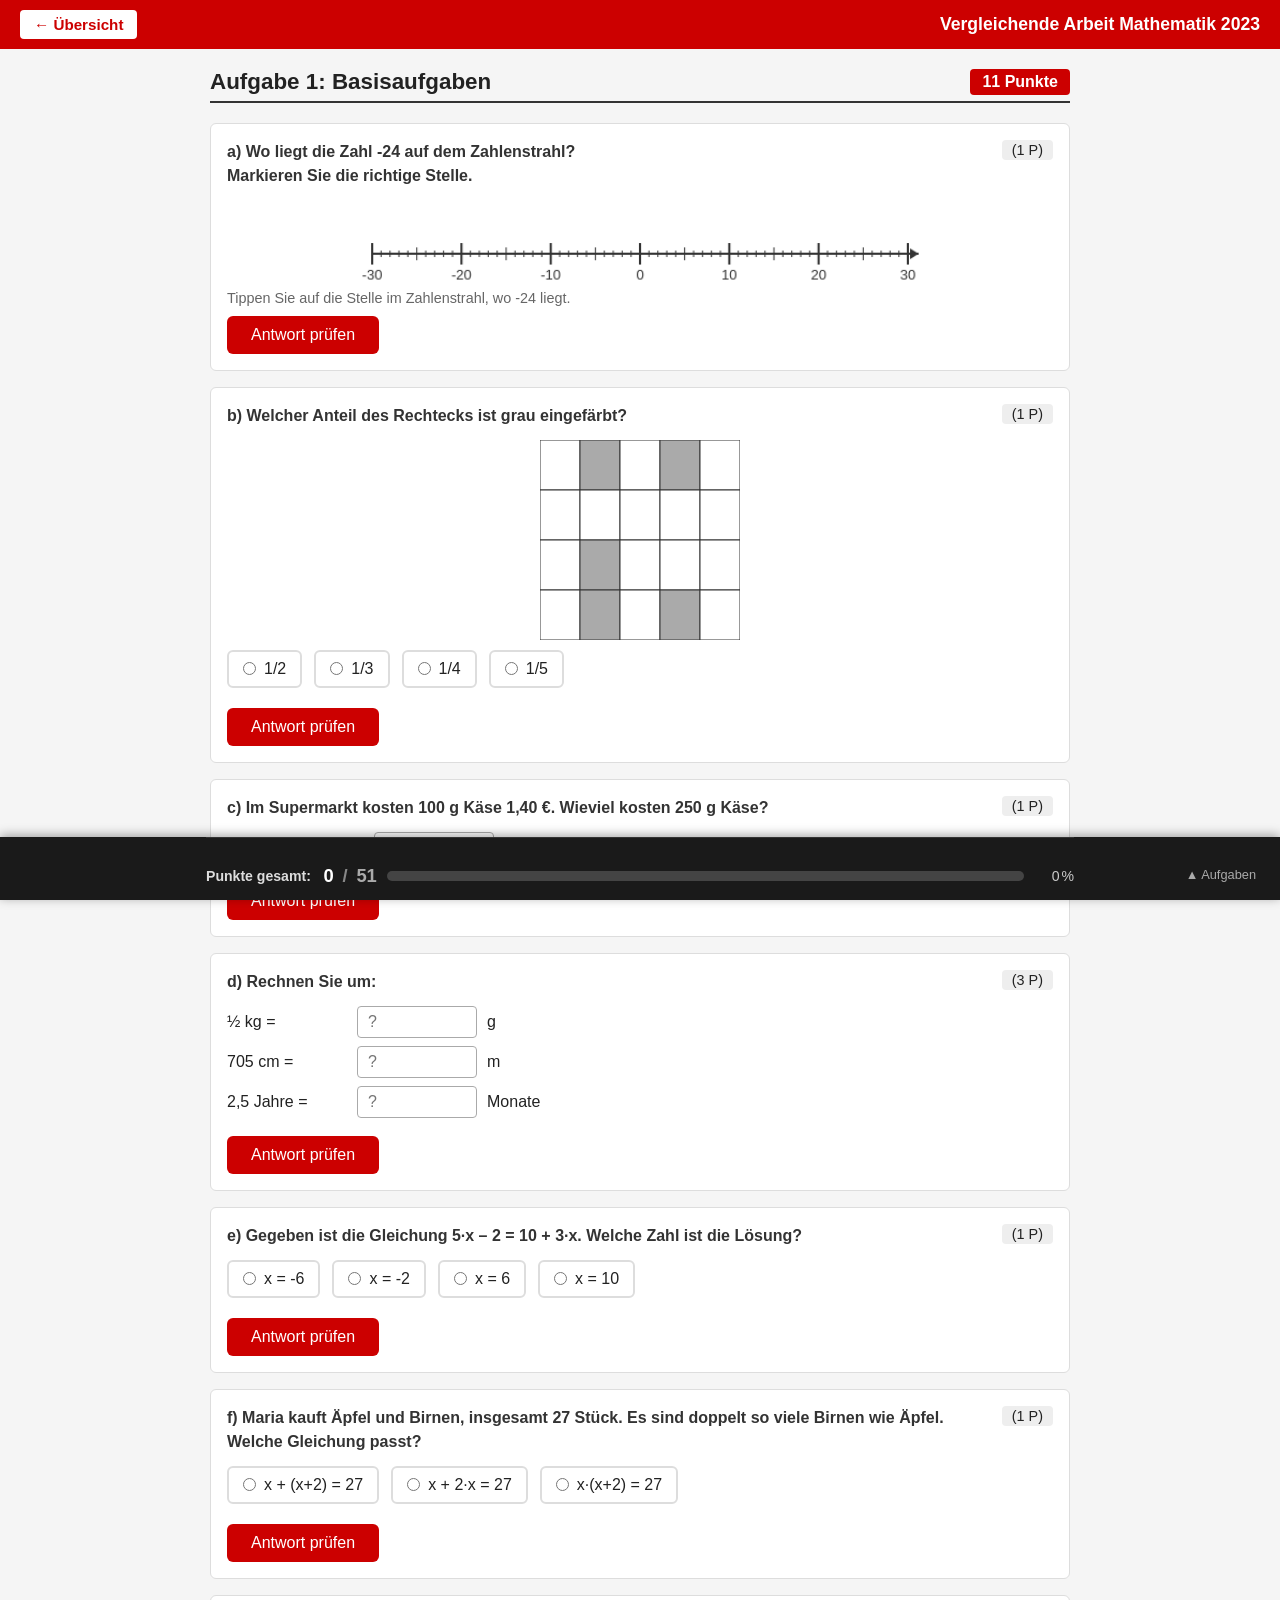
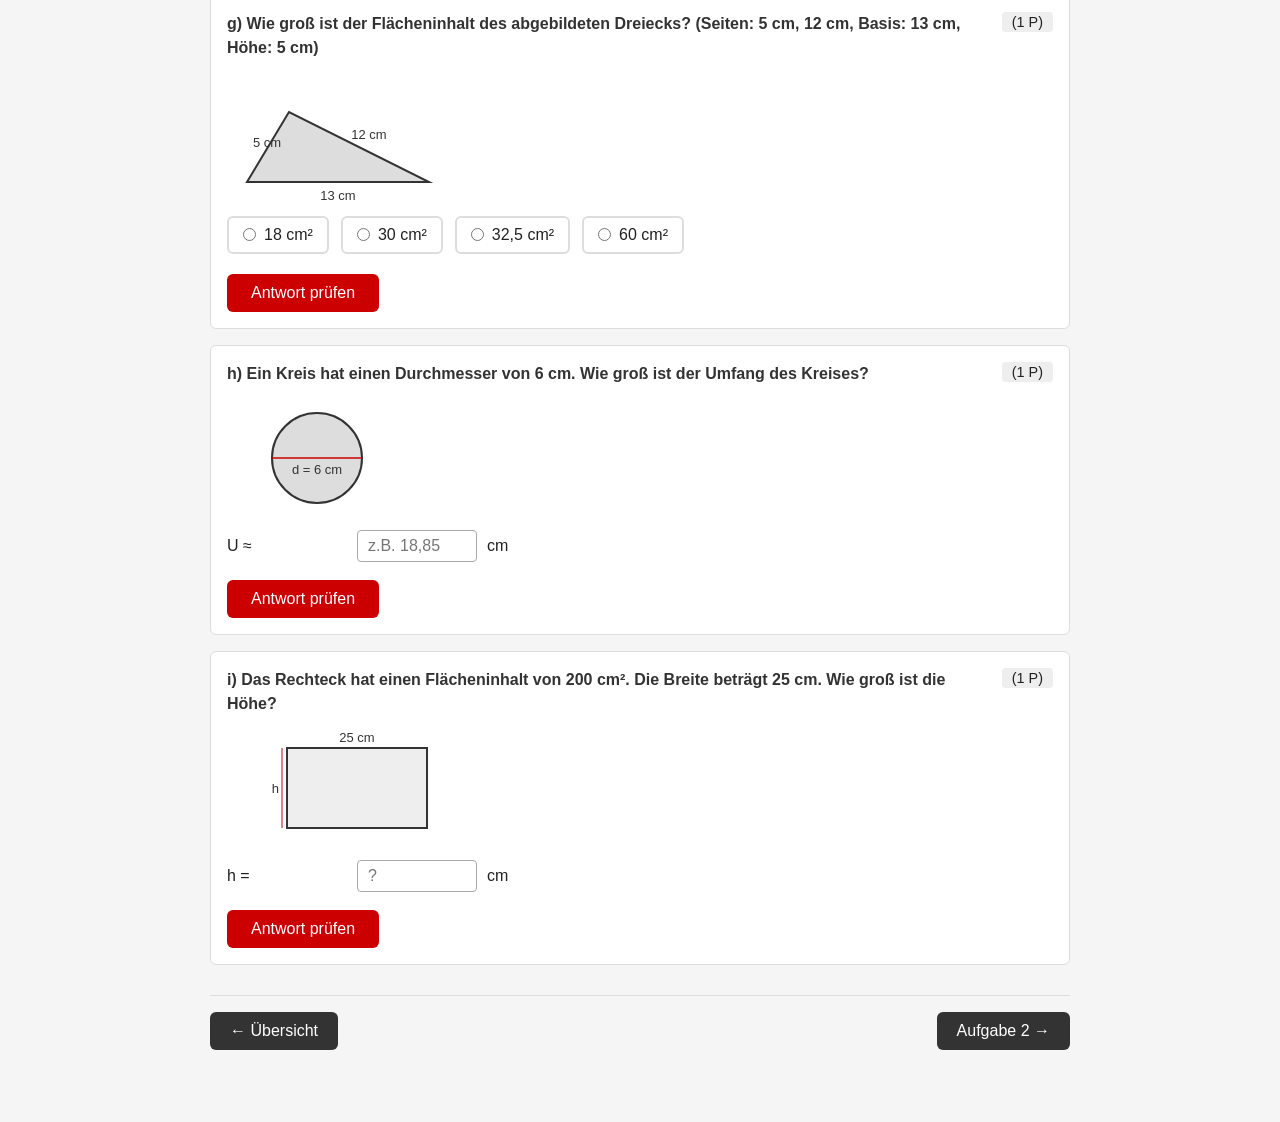
==== commit 6f25aa92: "dreieckfix" ====
--- a/aufgabe1.html
+++ b/aufgabe1.html
@@ -432,24 +432,28 @@
     fb.style.display = 'block';
 }
 
-// Triangle drawing - Right triangle with legs 5 and 12, hypotenuse 13
+// Triangle drawing
 function drawTriangle() {
     const canvas = document.getElementById('triangleCanvas');
     const ctx = canvas.getContext('2d');
     const W = canvas.width, H = canvas.height;
     ctx.clearRect(0, 0, W, H);
-    // Right triangle: legs 5 cm (vertical) and 12 cm (horizontal), hypotenuse 13 cm
-    const scale = 16;
-    const leftx = 30, basey = H - 20;
-    // Right angle at bottom-left
-    const p1 = { x: leftx, y: basey };  // bottom-left (right angle)
-    const p2 = { x: leftx + 12 * scale, y: basey };  // bottom-right
-    const p3 = { x: leftx, y: basey - 5 * scale };  // top-left
+    // Triangle with base 13, left side 5 (height), right side 12
+    // Let's place it: bottom-left at (20, H-20), base 13 units wide
+    const scale = 14;
+    const bx = 20, by = H - 20;
+    const ex = bx + 13 * scale, ey = by;
+    // apex: based on the exam image the apex appears to be closer to the left side
+    // With sides 5 (left from apex to a point), 12 (right), base 13
+    // Actually: the triangle has a height drawn from apex. height appears to be 5 (left label)
+    // base = 13, the vertical height-like dimension is 5
+    // Let's compute: place apex at top
+    const ax = bx + 3 * scale, ay = by - 5 * scale;
     
     ctx.beginPath();
-    ctx.moveTo(p1.x, p1.y);
-    ctx.lineTo(p2.x, p2.y);
-    ctx.lineTo(p3.x, p3.y);
+    ctx.moveTo(ax, ay);
+    ctx.lineTo(bx, by);
+    ctx.lineTo(ex, ey);
     ctx.closePath();
     ctx.fillStyle = '#ddd';
     ctx.fill();
@@ -461,17 +465,9 @@
     ctx.fillStyle = '#333';
     ctx.font = '13px Arial';
     ctx.textAlign = 'center';
-    ctx.fillText('12 cm', (p1.x + p2.x) / 2, basey + 18);
-    ctx.textAlign = 'right';
-    ctx.fillText('5 cm', leftx - 10, (p1.y + p3.y) / 2);
-    ctx.textAlign = 'center';
-    ctx.fillText('13 cm', (p2.x + p3.x) / 2 + 15, (p2.y + p3.y) / 2 - 10);
-    
-    // Mark right angle
-    const cornerSize = 6;
-    ctx.strokeStyle = '#333';
-    ctx.lineWidth = 1;
-    ctx.strokeRect(p1.x, p1.y - cornerSize, cornerSize, cornerSize);
+    ctx.fillText('13 cm', (bx + ex) / 2, by + 18);
+    ctx.fillText('5 cm', ax - 22, (ay + by) / 2);
+    ctx.fillText('12 cm', (ax + ex) / 2 + 10, (ay + ey) / 2 - 8);
 }
 drawTriangle();
 
@@ -480,15 +476,15 @@
     const firstTry = !ts.submitted;
     const sel = document.querySelector('input[name="q1g"]:checked');
     if (!sel) { showFeedback('fb1g', false, 'Bitte wählen Sie eine Antwort.', 0); return; }
-    // Right triangle with legs 5 and 12: A = (5 × 12) / 2 = 30 cm²
+    // A = (5 × 12) / 2 = 30 cm²
     const correct = sel.value === '30';
     let msg, pts = 0;
     if (correct) {
-        msg = 'Richtig! Das ist ein rechtwinkliges Dreieck mit den Katheten 5 cm und 12 cm. A = (5 × 12) / 2 = 30 cm²';
+        msg = 'Richtig! A = (5 × 12) / 2 = 30 cm²';
         if (firstTry) pts = 1;
         document.getElementById('btn1g').disabled = true;
     } else {
-        msg = 'Nicht korrekt. Tipp: Das ist ein rechtwinkliges Dreieck mit den Katheten 5 cm und 12 cm (Hypotenuse 13 cm). A = (Kathete₁ × Kathete₂) / 2';
+        msg = 'Nicht korrekt. Tipp: Flächeninhalt Dreieck = (Kathete₁ × Kathete₂) / 2 = (5 × 12) / 2 = 30 cm²';
     }
     const fbText = (correct ? '✓ ' : '✗ ') + msg + (correct && pts > 0 ? ` <span class="points-earned">+${pts} Punkt</span>` : '');
     setTaskState('A1g', { submitted: true, correct, points: firstTry && correct ? pts : (ts.points || 0), feedbackText: fbText });
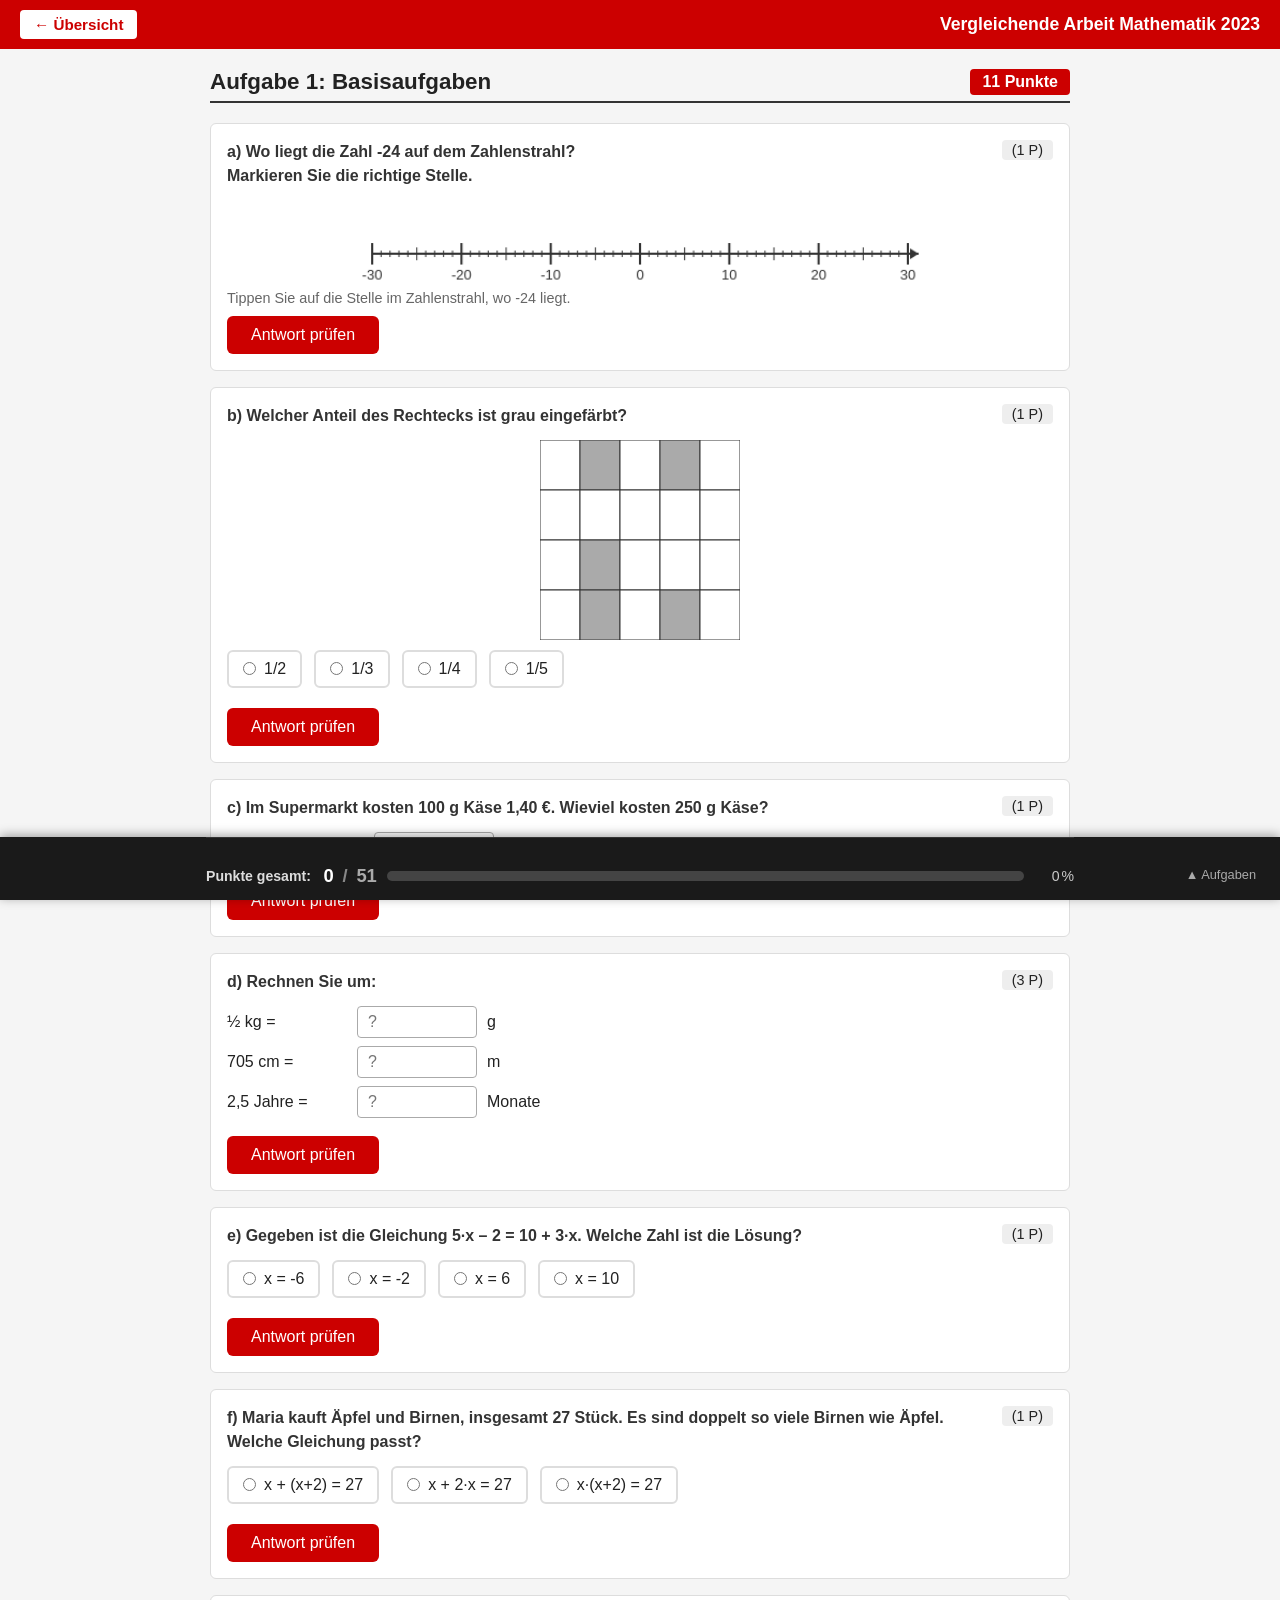
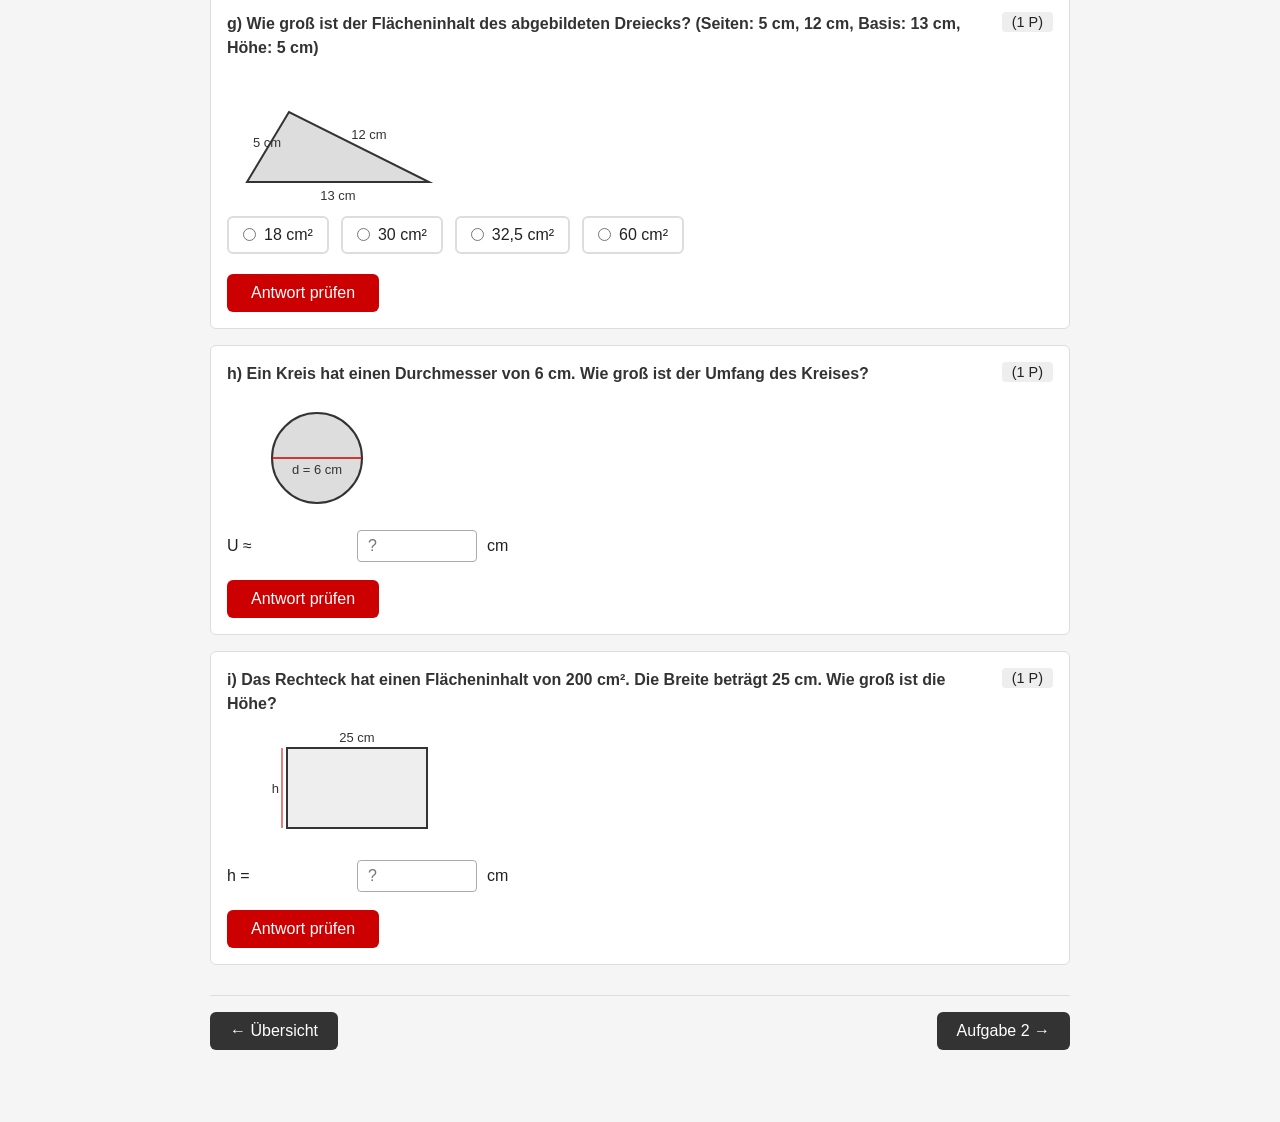
==== commit 9726c7d5: "fix disclosing solutions" ====
--- a/aufgabe1.html
+++ b/aufgabe1.html
@@ -54,7 +54,7 @@
         </div>
         <div class="input-row">
             <label>250 g Käse kosten:</label>
-            <input type="text" id="in1c" placeholder="z.B. 3,50"> €
+            <input type="text" id="in1c" placeholder="?"> €
         </div>
         <button class="submit-btn" id="btn1c" onclick="submit1c()">Antwort prüfen</button>
         <div class="feedback" id="fb1c"></div>
@@ -139,7 +139,7 @@
         <canvas id="circleCanvas" width="180" height="120"></canvas>
         <div class="input-row">
             <label>U ≈</label>
-            <input type="text" id="in1h" placeholder="z.B. 18,85"> cm
+            <input type="text" id="in1h" placeholder="?"> cm
         </div>
         <button class="submit-btn" id="btn1h" onclick="submit1h()">Antwort prüfen</button>
         <div class="feedback" id="fb1h"></div>
